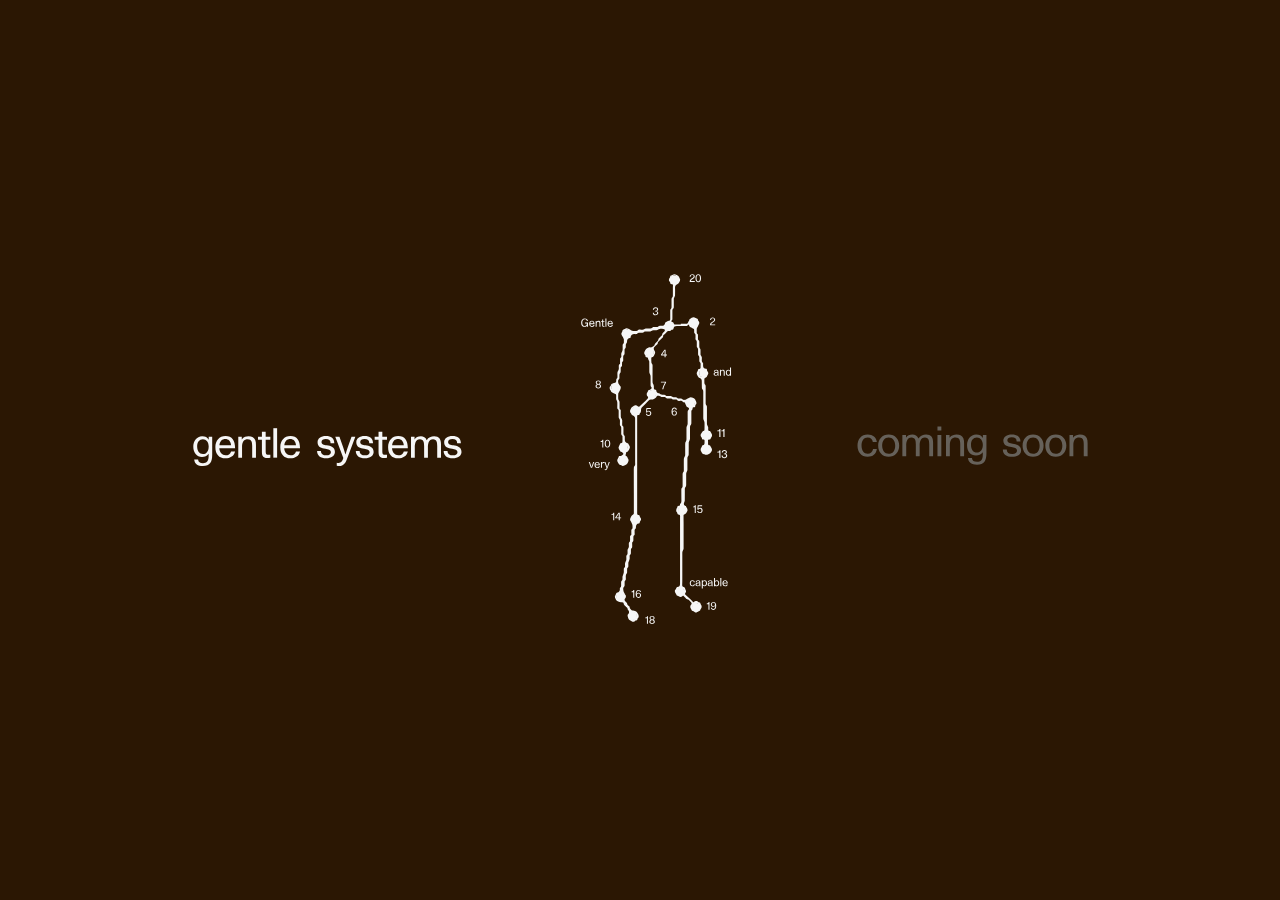
==== index.html @ b7b84712 "name change" ====
<head>
    <meta charset="UTF-8">
    <meta name="viewport" content="width=device-width, initial-scale=1.0">
    <title>Gentle Systems</title>
    <link rel="stylesheet" href="styles.css">
</head>

<body>
    <a class="content" href="https://pch-innovations.com">
        <div class="wordmark item">
            <img src="Wordmark.svg" />
        </div>
        <div class="symbol item"> <img src="Symbol.svg" />
        </div>
        <div class="coming item"><img src="coming soon.svg" />
        </div>
    </a>
</body>
---- styles.css ----
body {
    display: flex;
    justify-content: center; /* Center horizontally */
    align-items: center; /* Center vertically */
    height: 100vh; /* Full viewport height */
    margin: 0;
    position: relative;
    background: #2B1703;
}

.content {
    display: flex;
    flex-direction: column; /* Default to vertical (mobile) */
    align-items: center; /* Center items */
    gap: 115px; /* Space between items */
}

.item {
    padding: 0 0 6px 0;
}

.wordmark {
    width: 269px;
}

.symbol {
    width: 163px;
    padding: 0;
}

.coming {
    width: 231px;
    padding: 0 0px 9px 2px;
}


img {
    width: inherit;
}

/* Desktop: Change to horizontal layout */
@media (min-width: 1000px) {
    .content {
      flex-direction: row; /* Switch to horizontal */
    }
  }
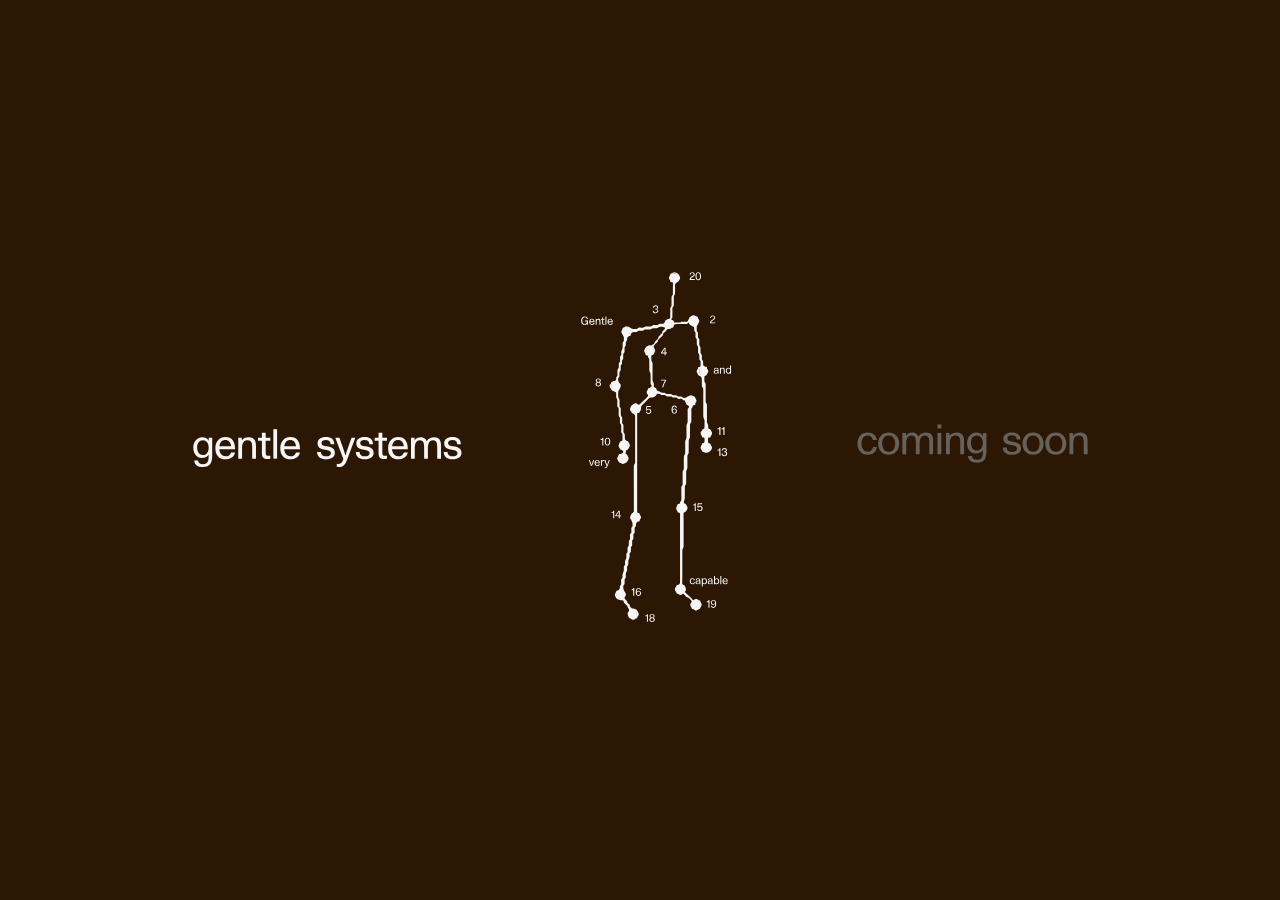
==== commit e3140c9f: "tablet mode, meta tags for SEO" ====
--- a/index.html
+++ b/index.html
@@ -1,18 +1,34 @@
+<!DOCTYPE html>
+<html lang="en">
+
 <head>
     <meta charset="UTF-8">
     <meta name="viewport" content="width=device-width, initial-scale=1.0">
+    <meta name=“description” content=“Gentle Systems, formerly PCH Innovations, is a creative engineering studio based
+        in Berlin, specializing in innovative solutions for a sustainable future.“>
+    <meta name=“keywords” content=“Gentle Systems, PCH Innovations, creative engineering, sustainable technology, Berlin
+        design studio”>
+    <meta name=“author” content=“Gentle Systems”>
     <title>Gentle Systems</title>
     <link rel="stylesheet" href="styles.css">
+    <link rel="shortcut icon" type="image/png" href="/icon.png" />
 </head>
 
 <body>
-    <a class="content" href="https://pch-innovations.com">
-        <div class="wordmark item">
-            <img src="Wordmark.svg" />
-        </div>
-        <div class="symbol item"> <img src="Symbol.svg" />
-        </div>
-        <div class="coming item"><img src="coming soon.svg" />
-        </div>
-    </a>
-</body>+    <!-- <a class="header" href="https://pch-innovations.com">
+        <p class="headertext">PCH Innovations, the creative engineering studio from Berlin is becoming Gentle Systems</p>
+    </a> -->
+    <div class="wrapper">
+        <a class="content" href="https://pch-innovations.com">
+            <div class="wordmark item">
+                <img src="Wordmark.svg" />
+            </div>
+            <div class="symbol item"> <img src="Symbol.svg" />
+            </div>
+            <div class="coming item"><img src="coming soon.svg" />
+            </div>
+        </a>
+    </div>
+</body>
+
+</html>--- a/styles.css
+++ b/styles.css
@@ -1,46 +1,110 @@
 body {
+    height: 90vh; 
+    margin: 0;
+    position: relative;
+    background: #2B1703;
+    align-items: center; /* Center vertically */
+}
+
+.header {
+    display: flex;
+    background: rgb(214, 181, 82);
+    text-align: center;
+    text-decoration: none;
+    align-items: center;
+    justify-content: center;
+    padding: 1rem;
+}
+
+.headertext {
+    font-family: Verdana, Geneva, Tahoma, sans-serif;
+    color: #2B1703;
+    text-align: center;
+    margin: 0;
+}
+
+.wrapper {
+    height: 60vh;
     display: flex;
     justify-content: center; /* Center horizontally */
     align-items: center; /* Center vertically */
-    height: 100vh; /* Full viewport height */
-    margin: 0;
-    position: relative;
-    background: #2B1703;
 }
 
 .content {
     display: flex;
     flex-direction: column; /* Default to vertical (mobile) */
     align-items: center; /* Center items */
-    gap: 115px; /* Space between items */
+    gap: 58px; /* Space between items */
 }
 
 .item {
-    padding: 0 0 6px 0;
+    padding: 0 0 0 0;
 }
 
 .wordmark {
-    width: 269px;
+    width: 135px;
 }
 
 .symbol {
-    width: 163px;
-    padding: 0;
+    width: 82px;
 }
 
 .coming {
-    width: 231px;
-    padding: 0 0px 9px 2px;
+    width: 116px;
+    padding: 4px 0 0 0;
 }
-
 
 img {
     width: inherit;
 }
 
-/* Desktop: Change to horizontal layout */
-@media (min-width: 1000px) {
+/* tablet: display the symbols larger */
+@media (min-width: 768px) {
+    .wrapper {
+        height: 80vh;
+    }
+
+    .content {
+      flex-direction: column; 
+      gap: 86px; /* Space between items */
+    }
+
+    .wordmark {
+        width: 202px;
+    }
+    
+    .symbol {
+        width: 123px;
+    }
+    
+    .coming {
+        width: 173px;
+        padding: 6px 0px 0px 0px;
+    }
+  }
+
+  /* Desktop: Change to horizontal layout */
+@media (min-width: 1025px) {
+    .wrapper {
+        height: 100vh;
+    }
+
     .content {
       flex-direction: row; /* Switch to horizontal */
+      gap: 115px; /* Space between items */
+    }
+
+    .wordmark {
+        width: 269px;
+    }
+    
+    .symbol {
+        width: 163px;
+        padding: 0;
+    }
+    
+    .coming {
+        width: 231px;
+        padding: 0 0px 9px 2px;
     }
   }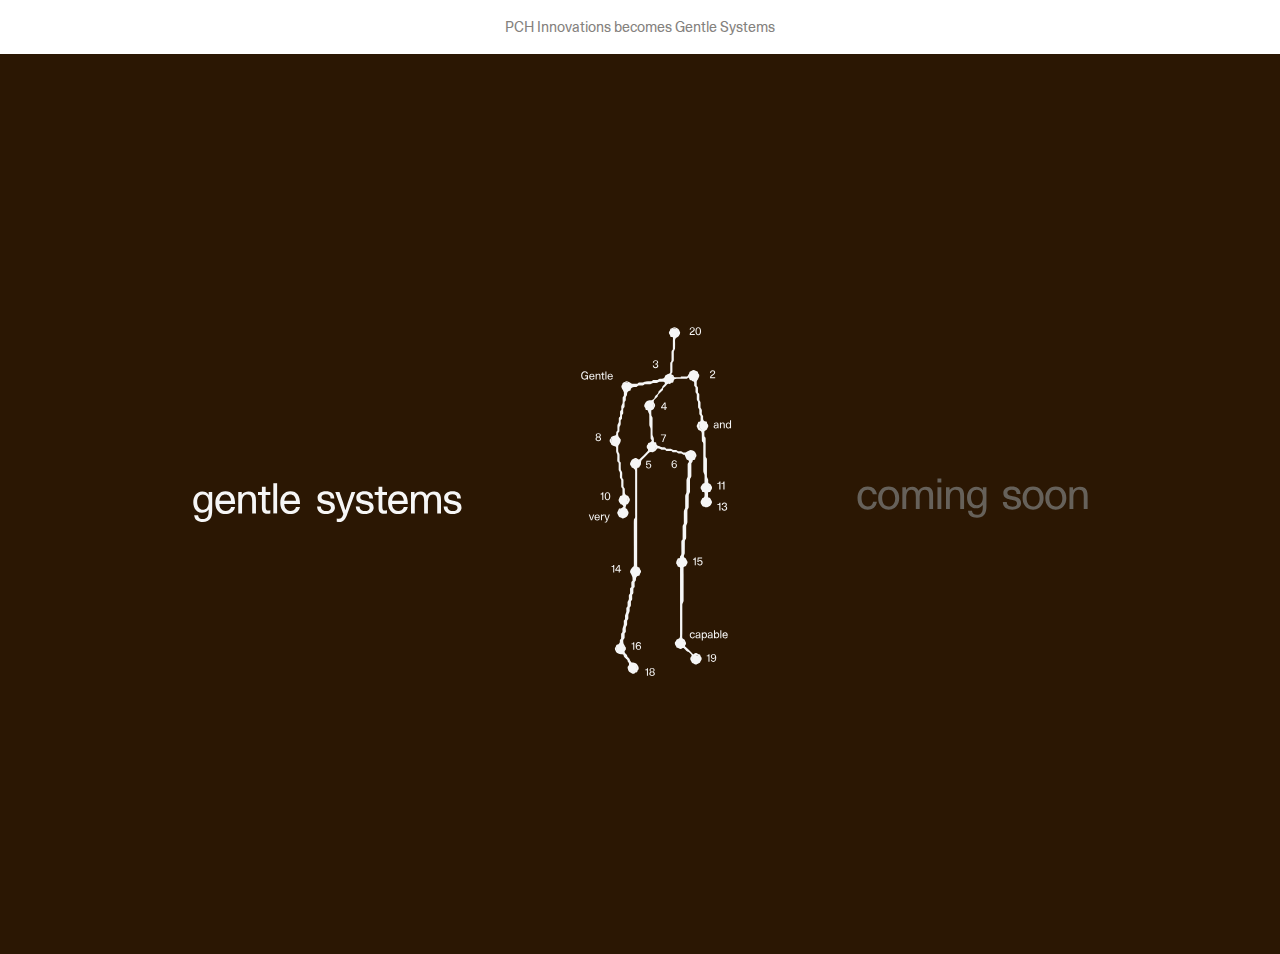
==== commit c2330fec: "adding header" ====
--- a/index.html
+++ b/index.html
@@ -15,9 +15,9 @@
 </head>
 
 <body>
-    <!-- <a class="header" href="https://pch-innovations.com">
-        <p class="headertext">PCH Innovations, the creative engineering studio from Berlin is becoming Gentle Systems</p>
-    </a> -->
+    <a class="header" href="https://pch-innovations.com">
+        <p class="headertext">PCH Innovations becomes Gentle Systems</p>
+    </a>
     <div class="wrapper">
         <a class="content" href="https://pch-innovations.com">
             <div class="wordmark item">
--- a/styles.css
+++ b/styles.css
@@ -1,3 +1,8 @@
+@font-face {
+    font-family: "Unica77";
+    src: url('fonts/Unica77LL-Regular.otf');
+}
+
 body {
     height: 90vh; 
     margin: 0;
@@ -8,18 +13,22 @@
 
 .header {
     display: flex;
-    background: rgb(214, 181, 82);
+    background: #FFFFFF;
     text-align: center;
     text-decoration: none;
     align-items: center;
     justify-content: center;
-    padding: 1rem;
+    padding: 1.2rem;
+}
+
+.header :hover {
+    text-decoration: underline;
 }
 
 .headertext {
-    font-family: Verdana, Geneva, Tahoma, sans-serif;
-    color: #2B1703;
-    text-align: center;
+    font-family: Unica77;
+    font-size: 14px;
+    color: #85827E;
     margin: 0;
 }
 
